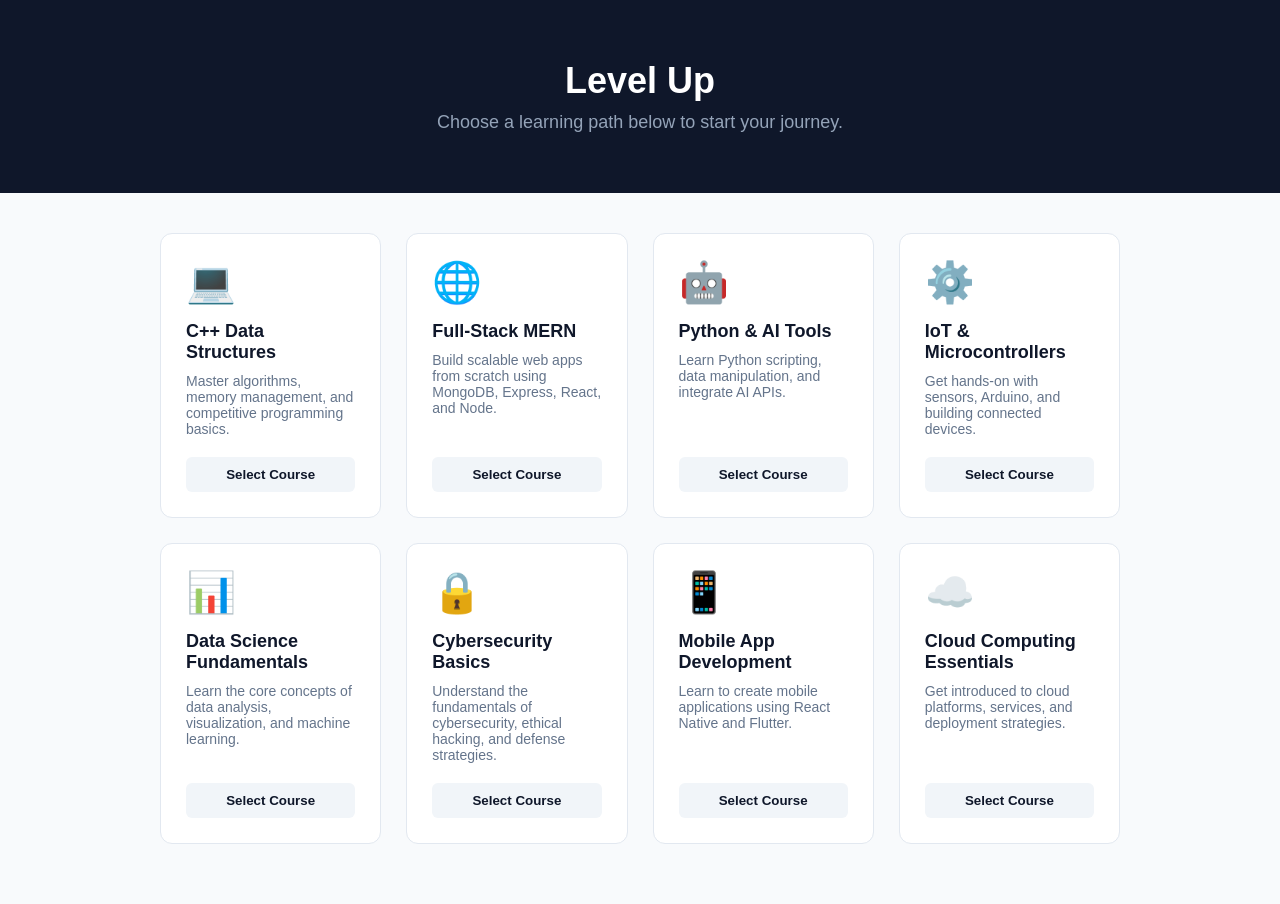
==== index.html @ 7ce27522 "Add files via upload" ====
<!DOCTYPE html>
<html lang="en">
<head>
    <meta charset="UTF-8">
    <meta name="viewport" content="width=device-width, initial-scale=1.0">
    <title>Course Academy</title>
    <link rel="stylesheet" href="style.css">
</head>
<body>

    <!-- Header / Hero Section -->
    <header class="hero">
        <div class="container">
            <h1>Level Up</h1>
            <p>Choose a learning path below to start your journey.</p>
        </div>
    </header>

    <!-- Course Grid Section -->
    <main class="container">
        <div class="course-grid">
            
            <!-- Course Card 1 -->
            <div class="course-card" data-course="cpp_dsa">
                <div class="card-icon">💻</div>
                <h3>C++ Data Structures</h3>
                <p>Master algorithms, memory management, and competitive programming basics.</p>
                <button class="enroll-btn">Select Course</button>
            </div>

            <!-- Course Card 2 -->
            <div class="course-card" data-course="mern_stack">
                <div class="card-icon">🌐</div>
                <h3>Full-Stack MERN</h3>
                <p>Build scalable web apps from scratch using MongoDB, Express, React, and Node.</p>
                <button class="enroll-btn">Select Course</button>
            </div>

            <!-- Course Card 3 -->
            <div class="course-card" data-course="python_ai">
                <div class="card-icon">🤖</div>
                <h3>Python & AI Tools</h3>
                <p>Learn Python scripting, data manipulation, and integrate AI APIs.</p>
                <button class="enroll-btn">Select Course</button>
            </div>

            <!-- Course Card 4 -->
            <div class="course-card" data-course="iot_systems">
                <div class="card-icon">⚙️</div>
                <h3>IoT & Microcontrollers</h3>
                <p>Get hands-on with sensors, Arduino, and building connected devices.</p>
                <button class="enroll-btn">Select Course</button>
            </div>

            <!-- Course Card 5 -->
            <div class="course-card" data-course="data_science">
                <div class="card-icon">📊</div>
                <h3>Data Science Fundamentals</h3>
                <p>Learn the core concepts of data analysis, visualization, and machine learning.</p>
                <button class="enroll-btn">Select Course</button>
            </div>

            <!-- Course Card 6 -->
            <div class="course-card" data-course="cyber_security">
                <div class="card-icon">🔒</div>
                <h3>Cybersecurity Basics</h3>
                <p>Understand the fundamentals of cybersecurity, ethical hacking, and defense strategies.</p>
                <button class="enroll-btn">Select Course</button>
            </div>

            <!-- Course Card 7 -->
            <div class="course-card" data-course="mobile_dev">
                <div class="card-icon">📱</div>
                <h3>Mobile App Development</h3>
                <p>Learn to create mobile applications using React Native and Flutter.</p>
                <button class="enroll-btn">Select Course</button>
            </div>

            <!-- Course Card 8 -->
            <div class="course-card" data-course="cloud_computing">
                <div class="card-icon">☁️</div>
                <h3>Cloud Computing Essentials</h3>
                <p>Get introduced to cloud platforms, services, and deployment strategies.</p>
                <button class="enroll-btn">Select Course</button>
            </div>


        </div>
    </main>

    <!-- The Form Modal (Hidden by default) -->
    <div id="formModal" class="modal hidden">
        <div class="modal-content">
            <span class="close-btn">&times;</span>
            
            <div class="form-header">
                <h2>Complete Enrollment</h2>
                <p>Fill out the details below to secure your spot.</p>
            </div>

            <form id="subscriptionForm">
                <div class="input-group">
                    <label for="fullName">Full Name</label>
                    <input type="text" id="fullName" name="fullName" placeholder="Full Name" required>
                </div>

                <div class="input-group">
                    <label for="email">Email Address</label>
                    <input type="email" id="email" name="email" placeholder="Email Address" required>
                </div>

                <div class="input-group">
                    <label for="course">Course Selected</label>
                    <select id="course" name="course" required>
                        <option value="" disabled>Select a course...</option>
                        <option value="cpp_dsa">Data Structures & Algorithms in C++</option>
                        <option value="mern_stack">Full-Stack MERN Development</option>
                        <option value="python_ai">Python Programming & AI Tools</option>
                        <option value="iot_systems">IoT & Microcontroller Systems</option>
                        <option value="data_science">Data Science Fundamentals</option>
                        <option value="cyber_security">Cybersecurity Basics</option>
                        <option value="mobile_dev">Mobile App Development</option>
                        <option value="cloud_computing">Cloud Computing Essentials</option>
                    </select>
                </div>

                <div class="input-group">
                    <label for="level">Current Level</label>
                    <select id="level" name="level" required>
                        <option value="" disabled selected>Select your proficiency...</option>
                        <option value="beginner">Beginner</option>
                        <option value="intermediate">Intermediate</option>
                        <option value="advanced">Advanced</option>
                    </select>
                </div>

                <div class="input-group">
                    <label for="goal">Learning Goal</label>
                    <textarea id="goal" name="goal" rows="3" placeholder="What do you hope to build?" required></textarea>
                </div>

                <button type="submit" class="submit-btn">Subscribe Now</button>
            </form>

            <div id="successMessage" class="hidden">
                🎉 Subscription successful! Check your email for next steps.
            </div>
        </div>
    </div>

    <script src="script.js"></script>
</body>
</html>
---- style.css ----
/* Base Styles */
* {
    margin: 0;
    padding: 0;
    box-sizing: border-box;
    font-family: 'Inter', -apple-system, BlinkMacSystemFont, "Segoe UI", Roboto, sans-serif;
}

body {
    background-color: #f8fafc;
    color: #0f172a;
}

.container {
    max-width: 1000px;
    margin: 0 auto;
    padding: 0 20px;
}

/* Hero Section */
.hero {
    background-color: #0f172a;
    color: white;
    padding: 60px 0;
    text-align: center;
    margin-bottom: 40px;
}

.hero h1 {
    font-size: 36px;
    margin-bottom: 10px;
}

.hero p {
    color: #94a3b8;
    font-size: 18px;
}

/* Course Grid */
.course-grid {
    display: grid;
    grid-template-columns: repeat(auto-fit, minmax(220px, 1fr));
    gap: 25px;
    padding-bottom: 60px;
}

/* Course Cards */
.course-card {
    background: white;
    padding: 25px;
    border-radius: 12px;
    border: 1px solid #e2e8f0;
    cursor: pointer;
    transition: transform 0.2s ease, box-shadow 0.2s ease;
    display: flex;
    flex-direction: column;
}

.course-card:hover {
    transform: translateY(-5px);
    box-shadow: 0 10px 25px rgba(0, 0, 0, 0.08);
}

.card-icon {
    font-size: 40px;
    margin-bottom: 15px;
}

.course-card h3 {
    font-size: 18px;
    margin-bottom: 10px;
}

.course-card p {
    font-size: 14px;
    color: #64748b;
    margin-bottom: 20px;
    flex-grow: 1; /* Pushes button to bottom */
}

.enroll-btn {
    background-color: #f1f5f9;
    color: #0f172a;
    border: none;
    padding: 10px;
    border-radius: 6px;
    font-weight: 600;
    cursor: pointer;
    transition: background-color 0.2s ease;
}

.course-card:hover .enroll-btn {
    background-color: #0f172a;
    color: white;
}

/* Modal / Popup Form */
.modal {
    position: fixed;
    top: 0;
    left: 0;
    width: 100%;
    height: 100%;
    background-color: rgba(0, 0, 0, 0.6);
    display: flex;
    justify-content: center;
    align-items: center;
    z-index: 1000;
    backdrop-filter: blur(4px);
}

.modal.hidden {
    display: none;
}

.modal-content {
    background: white;
    width: 90%;
    max-width: 450px;
    padding: 30px;
    border-radius: 12px;
    position: relative;
    box-shadow: 0 20px 40px rgba(0,0,0,0.2);
    animation: slideUp 0.3s ease;
}

@keyframes slideUp {
    from { opacity: 0; transform: translateY(20px); }
    to { opacity: 1; transform: translateY(0); }
}

.close-btn {
    position: absolute;
    top: 15px;
    right: 20px;
    font-size: 24px;
    cursor: pointer;
    color: #64748b;
}

.close-btn:hover {
    color: #0f172a;
}

/* Form Styles */
.form-header {
    text-align: center;
    margin-bottom: 20px;
}

.form-header h2 { font-size: 22px; }
.form-header p { font-size: 14px; color: #64748b; }

.input-group {
    margin-bottom: 15px;
    display: flex;
    flex-direction: column;
}

.input-group label {
    font-size: 13px;
    font-weight: 600;
    margin-bottom: 5px;
}

.input-group input, .input-group select, .input-group textarea {
    padding: 10px;
    border: 1px solid #cbd5e1;
    border-radius: 6px;
    font-size: 14px;
    background: #f8fafc;
}

.input-group input:focus, .input-group select:focus, .input-group textarea:focus {
    outline: none;
    border-color: #0f172a;
    background: white;
}

.submit-btn {
    width: 100%;
    background-color: #0f172a;
    color: white;
    padding: 12px;
    border: none;
    border-radius: 6px;
    font-size: 16px;
    font-weight: 600;
    cursor: pointer;
    margin-top: 10px;
}

.submit-btn:hover { background-color: #1e293b; }

#successMessage {
    margin-top: 20px;
    padding: 15px;
    background-color: #d1fae5;
    color: #065f46;
    border-radius: 6px;
    text-align: center;
    font-size: 14px;
}
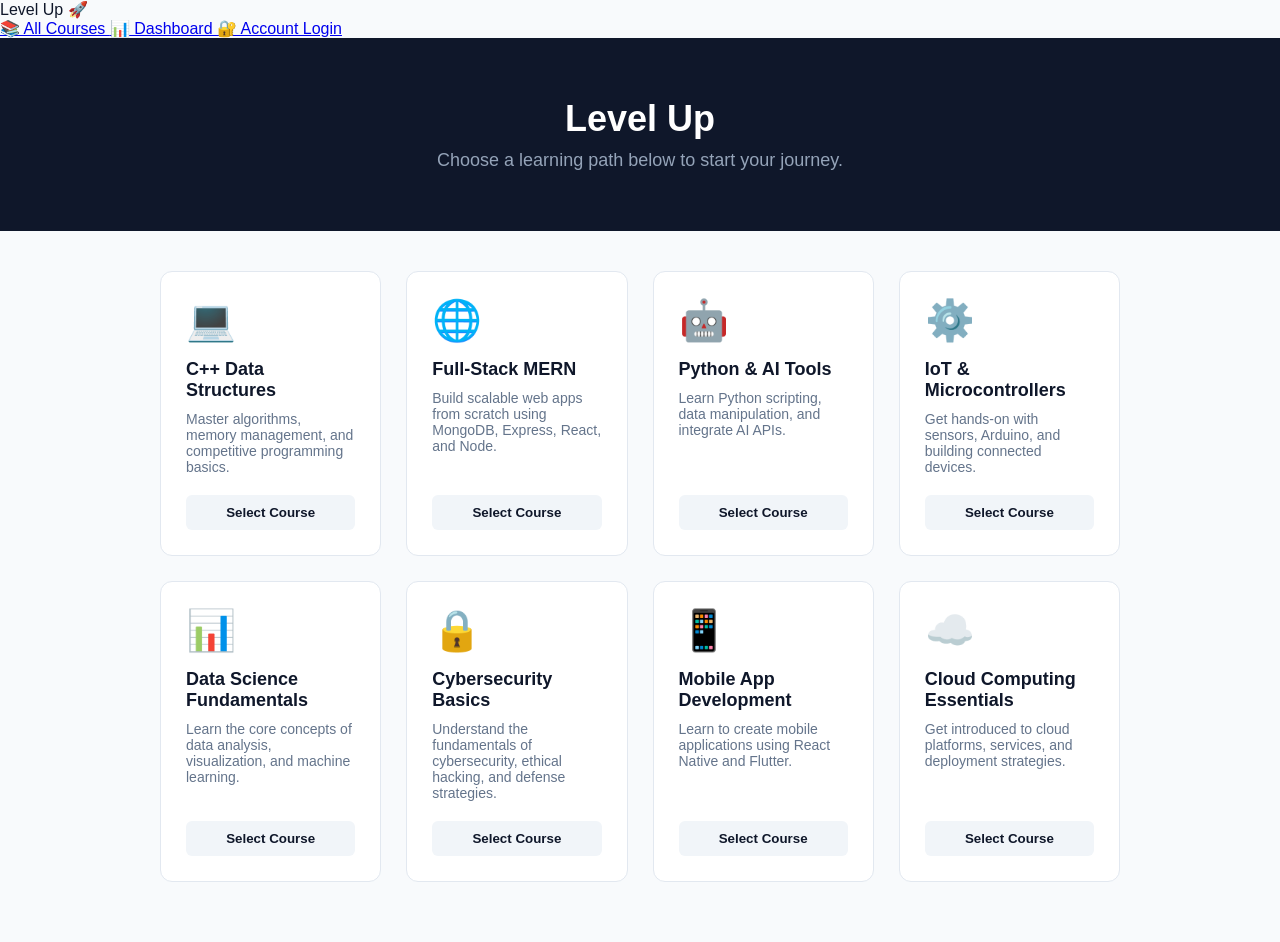
==== commit ce51dce3: "Update index.html" ====
--- a/index.html
+++ b/index.html
@@ -8,87 +8,94 @@
 </head>
 <body>
 
-    <!-- Header / Hero Section -->
-    <header class="hero">
-        <div class="container">
-            <h1>Level Up</h1>
-            <p>Choose a learning path below to start your journey.</p>
+    <div class="app-container">
+        <aside class="sidebar">
+            <div class="sidebar-brand">Level Up 🚀</div>
+            <nav class="sidebar-menu">
+                <a href="index.html" class="menu-item active">
+                    <span class="menu-icon">📚</span> All Courses
+                </a>
+                <a href="dashboard.html" class="menu-item">
+                    <span class="menu-icon">📊</span> Dashboard
+                </a>
+                <a href="login.html" class="menu-item">
+                    <span class="menu-icon">🔐</span> Account Login
+                </a>
+            </nav>
+        </aside>
+
+        <div class="main-content">
+            <header class="hero">
+                <div class="container">
+                    <h1>Level Up</h1>
+                    <p>Choose a learning path below to start your journey.</p>
+                </div>
+            </header>
+
+            <main class="container">
+                <div class="course-grid">
+                    
+                    <div class="course-card" data-course="cpp_dsa">
+                        <div class="card-icon">💻</div>
+                        <h3>C++ Data Structures</h3>
+                        <p>Master algorithms, memory management, and competitive programming basics.</p>
+                        <button class="enroll-btn">Select Course</button>
+                    </div>
+
+                    <div class="course-card" data-course="mern_stack">
+                        <div class="card-icon">🌐</div>
+                        <h3>Full-Stack MERN</h3>
+                        <p>Build scalable web apps from scratch using MongoDB, Express, React, and Node.</p>
+                        <button class="enroll-btn">Select Course</button>
+                    </div>
+
+                    <div class="course-card" data-course="python_ai">
+                        <div class="card-icon">🤖</div>
+                        <h3>Python & AI Tools</h3>
+                        <p>Learn Python scripting, data manipulation, and integrate AI APIs.</p>
+                        <button class="enroll-btn">Select Course</button>
+                    </div>
+
+                    <div class="course-card" data-course="iot_systems">
+                        <div class="card-icon">⚙️</div>
+                        <h3>IoT & Microcontrollers</h3>
+                        <p>Get hands-on with sensors, Arduino, and building connected devices.</p>
+                        <button class="enroll-btn">Select Course</button>
+                    </div>
+
+                    <div class="course-card" data-course="data_science">
+                        <div class="card-icon">📊</div>
+                        <h3>Data Science Fundamentals</h3>
+                        <p>Learn the core concepts of data analysis, visualization, and machine learning.</p>
+                        <button class="enroll-btn">Select Course</button>
+                    </div>
+
+                    <div class="course-card" data-course="cyber_security">
+                        <div class="card-icon">🔒</div>
+                        <h3>Cybersecurity Basics</h3>
+                        <p>Understand the fundamentals of cybersecurity, ethical hacking, and defense strategies.</p>
+                        <button class="enroll-btn">Select Course</button>
+                    </div>
+
+                    <div class="course-card" data-course="mobile_dev">
+                        <div class="card-icon">📱</div>
+                        <h3>Mobile App Development</h3>
+                        <p>Learn to create mobile applications using React Native and Flutter.</p>
+                        <button class="enroll-btn">Select Course</button>
+                    </div>
+
+                    <div class="course-card" data-course="cloud_computing">
+                        <div class="card-icon">☁️</div>
+                        <h3>Cloud Computing Essentials</h3>
+                        <p>Get introduced to cloud platforms, services, and deployment strategies.</p>
+                        <button class="enroll-btn">Select Course</button>
+                    </div>
+
+                </div>
+            </main>
         </div>
-    </header>
+    </div>
 
-    <!-- Course Grid Section -->
-    <main class="container">
-        <div class="course-grid">
-            
-            <!-- Course Card 1 -->
-            <div class="course-card" data-course="cpp_dsa">
-                <div class="card-icon">💻</div>
-                <h3>C++ Data Structures</h3>
-                <p>Master algorithms, memory management, and competitive programming basics.</p>
-                <button class="enroll-btn">Select Course</button>
-            </div>
-
-            <!-- Course Card 2 -->
-            <div class="course-card" data-course="mern_stack">
-                <div class="card-icon">🌐</div>
-                <h3>Full-Stack MERN</h3>
-                <p>Build scalable web apps from scratch using MongoDB, Express, React, and Node.</p>
-                <button class="enroll-btn">Select Course</button>
-            </div>
-
-            <!-- Course Card 3 -->
-            <div class="course-card" data-course="python_ai">
-                <div class="card-icon">🤖</div>
-                <h3>Python & AI Tools</h3>
-                <p>Learn Python scripting, data manipulation, and integrate AI APIs.</p>
-                <button class="enroll-btn">Select Course</button>
-            </div>
-
-            <!-- Course Card 4 -->
-            <div class="course-card" data-course="iot_systems">
-                <div class="card-icon">⚙️</div>
-                <h3>IoT & Microcontrollers</h3>
-                <p>Get hands-on with sensors, Arduino, and building connected devices.</p>
-                <button class="enroll-btn">Select Course</button>
-            </div>
-
-            <!-- Course Card 5 -->
-            <div class="course-card" data-course="data_science">
-                <div class="card-icon">📊</div>
-                <h3>Data Science Fundamentals</h3>
-                <p>Learn the core concepts of data analysis, visualization, and machine learning.</p>
-                <button class="enroll-btn">Select Course</button>
-            </div>
-
-            <!-- Course Card 6 -->
-            <div class="course-card" data-course="cyber_security">
-                <div class="card-icon">🔒</div>
-                <h3>Cybersecurity Basics</h3>
-                <p>Understand the fundamentals of cybersecurity, ethical hacking, and defense strategies.</p>
-                <button class="enroll-btn">Select Course</button>
-            </div>
-
-            <!-- Course Card 7 -->
-            <div class="course-card" data-course="mobile_dev">
-                <div class="card-icon">📱</div>
-                <h3>Mobile App Development</h3>
-                <p>Learn to create mobile applications using React Native and Flutter.</p>
-                <button class="enroll-btn">Select Course</button>
-            </div>
-
-            <!-- Course Card 8 -->
-            <div class="course-card" data-course="cloud_computing">
-                <div class="card-icon">☁️</div>
-                <h3>Cloud Computing Essentials</h3>
-                <p>Get introduced to cloud platforms, services, and deployment strategies.</p>
-                <button class="enroll-btn">Select Course</button>
-            </div>
-
-
-        </div>
-    </main>
-
-    <!-- The Form Modal (Hidden by default) -->
     <div id="formModal" class="modal hidden">
         <div class="modal-content">
             <span class="close-btn">&times;</span>
@@ -107,6 +114,11 @@
                 <div class="input-group">
                     <label for="email">Email Address</label>
                     <input type="email" id="email" name="email" placeholder="Email Address" required>
+                </div>
+
+                <div class="input-group">
+                    <label for="password">Create Password</label>
+                    <input type="password" id="password" name="password" placeholder="Minimum 6 characters" required>
                 </div>
 
                 <div class="input-group">
@@ -136,10 +148,14 @@
 
                 <div class="input-group">
                     <label for="goal">Learning Goal</label>
-                    <textarea id="goal" name="goal" rows="3" placeholder="What do you hope to build?" required></textarea>
+                    <textarea id="goal" name="goal" rows="2" placeholder="What do you hope to build?" required></textarea>
                 </div>
 
                 <button type="submit" class="submit-btn">Subscribe Now</button>
+                <div style="text-align: center; margin: 15px 0; color: #64748b; font-size: 14px;">OR</div>
+                <button type="button" id="googleSignUpBtn" class="google-btn" style="width: 100%; background: white; color: #334155; border: 1px solid #cbd5e1; padding: 10px; border-radius: 6px; font-weight: 600; cursor: pointer; display: flex; align-items: center; justify-content: center; gap: 10px; transition: background 0.2s;">
+                    <img src="https://encrypted-tbn0.gstatic.com/images?q=tbn:ANd9GcS6U4pRN-hmnCKRp5bBpsxjHfbbutWDEgFRUo0YrTP2ag&s=10" alt="Google Logo" style="width: 20px; height: 20px; object-fit: contain;"> Enroll using Google
+                </button>
             </form>
 
             <div id="successMessage" class="hidden">
@@ -148,6 +164,6 @@
         </div>
     </div>
 
-    <script src="script.js"></script>
+    <script type="module" src="script.js"></script>
 </body>
-</html>+</html>
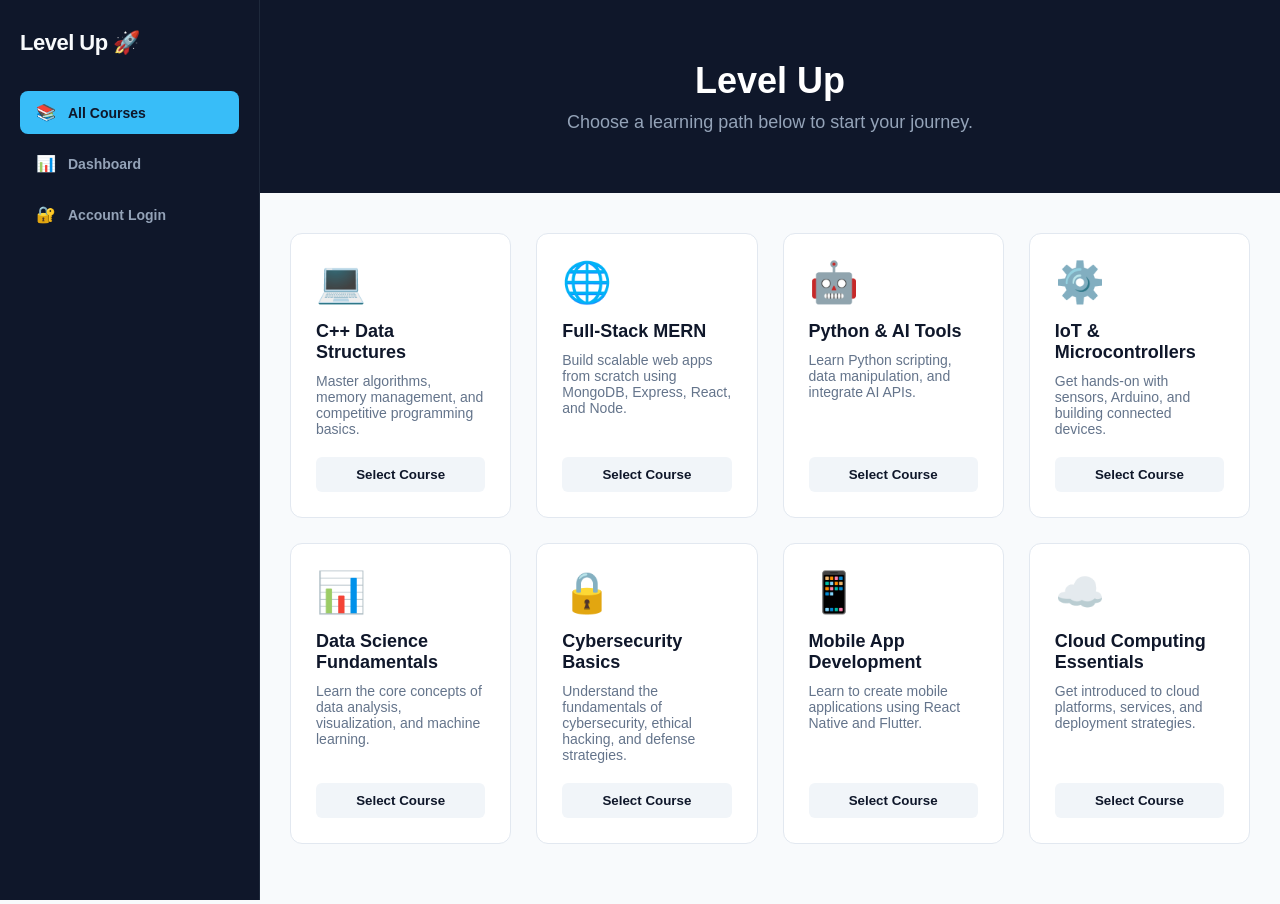
==== commit af903ef2: "Add files via upload" ====
--- a/index.html
+++ b/index.html
@@ -166,4 +166,4 @@
 
     <script type="module" src="script.js"></script>
 </body>
-</html>
+</html>
--- a/style.css
+++ b/style.css
@@ -36,6 +36,106 @@
     font-size: 18px;
 }
 
+/* ─── APP LAYOUT CONTAINER ─── */
+.app-container {
+    display: grid;
+    grid-template-columns: 260px 1fr; /* Layout sidebar next to core views */
+    min-height: 100vh;
+}
+
+.main-content {
+    background-color: #f8fafc;
+    width: 100%;
+}
+
+/* ─── STICKY LEFT SIDEBAR ─── */
+.sidebar {
+    background-color: #0f172a; /* Matches dark hero accents */
+    color: white;
+    padding: 30px 20px;
+    display: flex;
+    flex-direction: column;
+    border-right: 1px solid #1e293b;
+    position: sticky;
+    top: 0;
+    height: 100vh;
+}
+
+.sidebar-brand {
+    font-size: 22px;
+    font-weight: 800;
+    margin-bottom: 35px;
+    letter-spacing: -0.5px;
+    color: #f8fafc;
+}
+
+.sidebar-menu {
+    display: flex;
+    flex-direction: column;
+    gap: 8px;
+}
+
+.menu-item {
+    display: flex;
+    align-items: center;
+    gap: 12px;
+    color: #94a3b8;
+    text-decoration: none;
+    padding: 12px 16px;
+    border-radius: 8px;
+    font-weight: 600;
+    font-size: 14px;
+    transition: all 0.2s ease;
+}
+
+.menu-item:hover {
+    background-color: #1e293b;
+    color: white;
+}
+
+.menu-item.active {
+    background-color: #38bdf8; /* Highlight current tab with slate blue/sky icon accent */
+    color: #0f172a;
+}
+
+.menu-item.active .menu-icon {
+    filter: none;
+}
+
+.menu-icon {
+    font-size: 16px;
+}
+
+/* ─── MOBILE RESPONSIVENESS ADJUSTMENT ─── */
+@media (max-width: 768px) {
+    .app-container {
+        grid-template-columns: 1fr; /* Drop side columns down on smaller mobile views */
+    }
+    
+    .sidebar {
+        position: relative;
+        height: auto;
+        padding: 15px 20px;
+        border-right: none;
+        border-bottom: 1px solid #1e293b;
+    }
+    
+    .sidebar-brand {
+        margin-bottom: 15px;
+        text-align: center;
+    }
+    
+    .sidebar-menu {
+        flex-direction: row;
+        justify-content: space-around;
+        gap: 0;
+    }
+    
+    .menu-item {
+        padding: 8px 12px;
+        font-size: 13px;
+    }
+}
 /* Course Grid */
 .course-grid {
     display: grid;
@@ -115,10 +215,10 @@
 
 .modal-content {
     background: white;
-    width: 90%;
-    max-width: 450px;
-    padding: 30px;
-    border-radius: 12px;
+    width: 95%;
+    max-width: 400px;         /* Made it slightly narrower (was 450px) */
+    padding: 20px;             /* Reduced padding inside the modal (was 30px) */
+    border-radius: 10px;
     position: relative;
     box-shadow: 0 20px 40px rgba(0,0,0,0.2);
     animation: slideUp 0.3s ease;
@@ -145,29 +245,37 @@
 /* Form Styles */
 .form-header {
     text-align: center;
-    margin-bottom: 20px;
-}
-
-.form-header h2 { font-size: 22px; }
-.form-header p { font-size: 14px; color: #64748b; }
+    margin-bottom: 12px;       /* Reduced gap below header */
+}
+
+.form-header h2 { 
+    font-size: 18px;           /* Slightly smaller heading */
+} 
+
+.form-header p { 
+    font-size: 12px; 
+    color: #64748b; 
+}
 
 .input-group {
-    margin-bottom: 15px;
+    margin-bottom: 10px;       /* Reduced spacing between fields (was 15px) */
     display: flex;
     flex-direction: column;
 }
 
 .input-group label {
-    font-size: 13px;
-    font-weight: 600;
-    margin-bottom: 5px;
-}
-
-.input-group input, .input-group select, .input-group textarea {
-    padding: 10px;
+    font-size: 12px;           /* Slightly smaller labels */
+    font-weight: 600;
+    margin-bottom: 3px;
+}
+
+.input-group input, 
+.input-group select, 
+.input-group textarea {
+    padding: 8px 10px;         /* Tighter padding inside boxes (was 10px) */
     border: 1px solid #cbd5e1;
     border-radius: 6px;
-    font-size: 14px;
+    font-size: 13px;           /* Adjusted font size for compact layout */
     background: #f8fafc;
 }
 
@@ -181,13 +289,13 @@
     width: 100%;
     background-color: #0f172a;
     color: white;
-    padding: 12px;
+    padding: 10px;             /* Made button slightly slimmer */
     border: none;
     border-radius: 6px;
-    font-size: 16px;
+    font-size: 14px;
     font-weight: 600;
     cursor: pointer;
-    margin-top: 10px;
+    margin-top: 5px;
 }
 
 .submit-btn:hover { background-color: #1e293b; }
@@ -200,4 +308,211 @@
     border-radius: 6px;
     text-align: center;
     font-size: 14px;
+}
+
+/* --- Extra Auth & Dashboard Additions --- */
+
+.auth-box {
+    max-width: 400px;
+    box-shadow: 0 10px 30px rgba(15, 23, 42, 0.08);
+}
+
+.auth-redirect {
+    margin-top: 20px;
+    font-size: 13px;
+    text-align: center;
+    color: #64748b;
+}
+
+.auth-redirect a {
+    color: #0f172a;
+    font-weight: 600;
+    text-decoration: none;
+}
+
+.auth-redirect a:hover {
+    text-decoration: underline;
+}
+
+/* Dashboard Structures */
+.dashboard-body {
+    background-color: #f1f5f9;
+    display: block;
+    min-height: 100vh;
+}
+
+.dash-nav {
+    background: #0f172a;
+    color: white;
+    padding: 15px 0;
+    margin-bottom: 30px;
+}
+
+.dash-container {
+    max-width: 1100px;
+    margin: 0 auto;
+    padding: 0 20px;
+}
+
+.nav-flex {
+    display: flex;
+    justify-content: space-between;
+    align-items: center;
+}
+
+.logo {
+    font-weight: 700;
+    font-size: 18px;
+}
+
+.logout-btn {
+    background: transparent;
+    border: 1px solid #475569;
+    color: #cbd5e1;
+    padding: 6px 14px;
+    border-radius: 6px;
+    cursor: pointer;
+    font-weight: 500;
+    transition: all 0.2s;
+}
+
+.logout-btn:hover {
+    background: #ef4444;
+    border-color: #ef4444;
+    color: white;
+}
+
+.dashboard-layout {
+    display: grid;
+    grid-template-columns: 280px 1fr;
+    gap: 30px;
+}
+
+@media (max-width: 768px) {
+    .dashboard-layout { grid-template-columns: 1fr; }
+}
+
+.profile-card {
+    background: white;
+    padding: 25px;
+    border-radius: 12px;
+    border: 1px solid #e2e8f0;
+    text-align: center;
+    height: fit-content;
+}
+
+.avatar {
+    font-size: 50px;
+    margin-bottom: 15px;
+}
+
+.profile-card hr {
+    margin: 20px 0;
+    border: 0;
+    border-top: 1px solid #e2e8f0;
+}
+
+.stats {
+    text-align: left;
+    font-size: 14px;
+    color: #334155;
+    display: flex;
+    flex-direction: column;
+    gap: 8px;
+}
+
+.dashboard-section {
+    background: white;
+    padding: 25px;
+    border-radius: 12px;
+    border: 1px solid #e2e8f0;
+    margin-bottom: 25px;
+}
+
+.dashboard-section h3 {
+    margin-bottom: 20px;
+    font-size: 18px;
+    border-left: 4px solid #0f172a;
+    padding-left: 10px;
+}
+
+.no-courses {
+    color: #64748b;
+    font-size: 14px;
+    grid-column: 1 / -1;
+    padding: 20px 0;
+}
+
+.no-courses a {
+    color: #0f172a;
+    font-weight: 600;
+}
+
+.static-card {
+    cursor: default !important;
+}
+.static-card:hover {
+    transform: none !important;
+    box-shadow: none !important;
+}
+
+.goal-section p {
+    font-style: italic;
+    color: #475569;
+    background: #f8fafc;
+    padding: 15px;
+    border-radius: 8px;
+    border-left: 3px solid #cbd5e1;
+}
+/* Centering layout for the login page */
+.login-page-body {
+    display: flex;
+    justify-content: center;  /* Centers horizontally */
+    align-items: center;      /* Centers vertically */
+    min-height: 100vh;        /* Takes up the full height of the screen */
+    margin: 0;
+    background-color: #f8fafc; /* Gives a clean, soft background color */
+    font-family: sans-serif;
+}
+
+/* Controls the width and spacing of the card container */
+.login-container {
+    width: 100%;
+    max-width: 420px;         /* Prevents the form from becoming too wide */
+    background: #ffffff;
+    padding: 40px 30px;
+    border-radius: 12px;
+    box-shadow: 0 10px 25px -5px rgba(0, 0, 0, 0.05), 
+                0 8px 10px -6px rgba(0, 0, 0, 0.05);
+}
+/* Add this at the very bottom of style.css */
+.hidden {
+    display: none !important;
+}
+/* ─── BACK BUTTON STYLES ─── */
+.back-actions-wrapper {
+    max-width: 1000px;
+    margin: 0 auto;
+    padding: 20px 20px 0 20px; /* Aligns perfectly with main container grids */
+}
+
+.back-link-btn {
+    display: inline-flex;
+    align-items: center;
+    gap: 6px;
+    color: #64748b;
+    text-decoration: none;
+    font-size: 14px;
+    font-weight: 600;
+    background: transparent;
+    border: none;
+    cursor: pointer;
+    padding: 6px 12px;
+    border-radius: 6px;
+    transition: all 0.2s ease;
+}
+
+.back-link-btn:hover {
+    color: #0f172a;
+    background-color: #e2e8f0; /* Soft hover indicator pill */
 }
